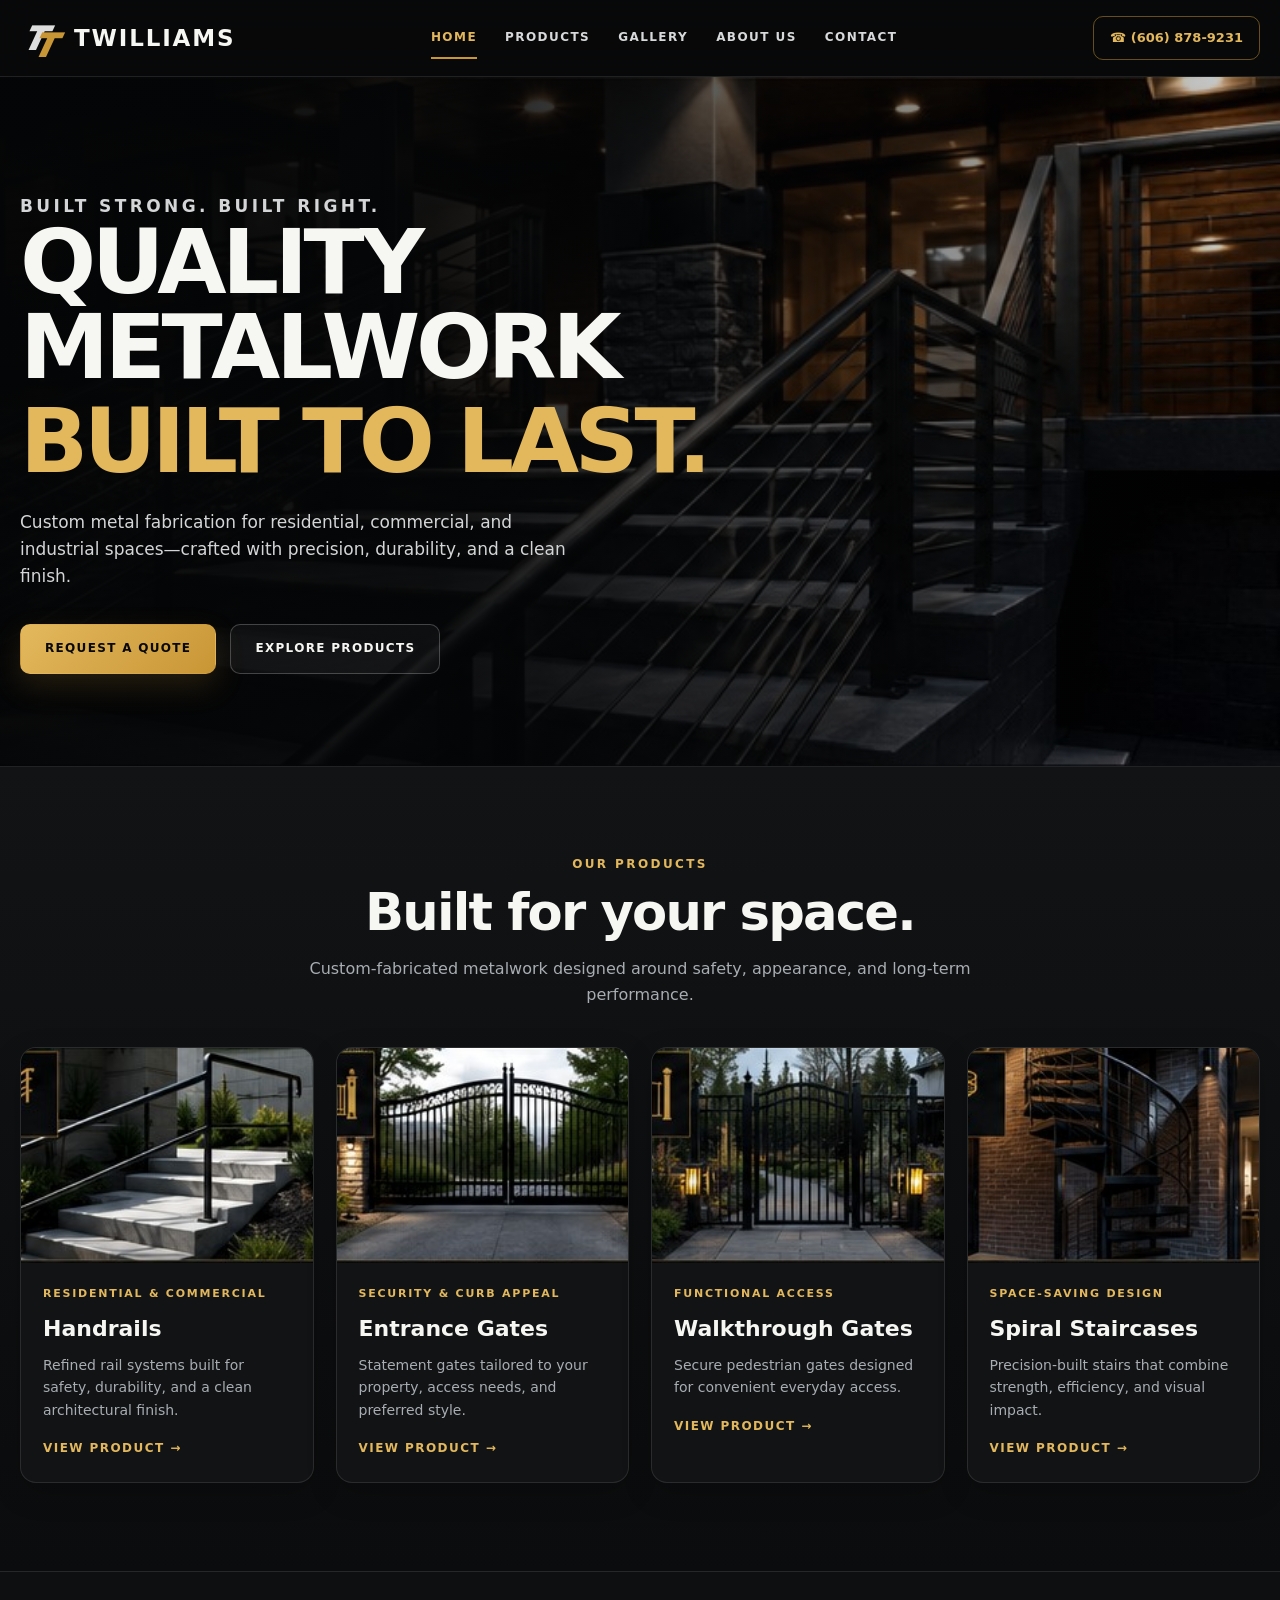
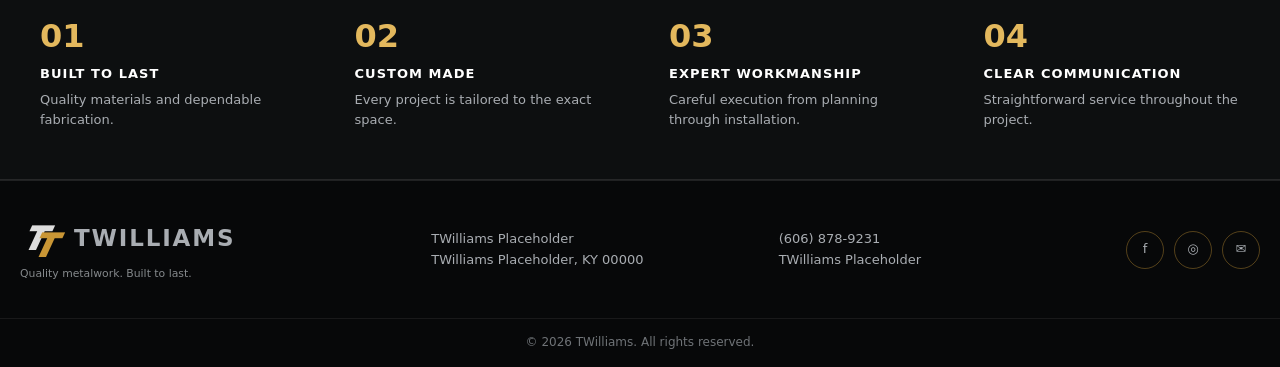
==== index.html @ 71d29798 "Add files via upload" ====
<!doctype html><html lang="en"><head><meta charset="utf-8"><meta name="viewport" content="width=device-width,initial-scale=1"><meta name="description" content="TWilliams custom metal fabrication for handrails, gates, and spiral staircases."><title>TWilliams | Custom Metalwork</title><link rel="stylesheet" href="styles.css"></head><body>
<header class="site-header"><div class="container nav-row"><a class="brand" href="index.html"><span class="brand-mark"></span>TWILLIAMS</a><nav class="nav-links" id="navLinks"><a class="active" href="index.html">Home</a><a href="products.html">Products</a><a href="gallery.html">Gallery</a><a href="about.html">About Us</a><a href="contact.html">Contact</a></nav><a class="phone" href="tel:6068789231">☎ (606) 878-9231</a><button class="menu-btn" id="menuBtn" aria-expanded="false">Menu</button></div></header>
<main><section class="hero"><div class="container"><div class="hero-content"><p class="eyebrow">Built Strong. Built Right.</p><h1>Quality Metalwork <span>Built to Last.</span></h1><p>Custom metal fabrication for residential, commercial, and industrial spaces—crafted with precision, durability, and a clean finish.</p><div class="actions"><a class="btn btn-primary" href="contact.html">Request a Quote</a><a class="btn btn-secondary" href="products.html">Explore Products</a></div></div></div></section>
<section class="services-section section"><div class="container"><div class="section-head"><p class="eyebrow">Our Products</p><h2 class="section-title">Built for your space.</h2><p class="section-copy">Custom-fabricated metalwork designed around safety, appearance, and long-term performance.</p></div><div class="service-grid">
<article class="service-card"><div class="service-image"><img src="assets/handrails.jpg" alt="Modern custom metal handrail"></div><div class="service-body"><div class="service-kicker">Residential & Commercial</div><h3>Handrails</h3><p>Refined rail systems built for safety, durability, and a clean architectural finish.</p><a class="text-link" href="products.html#handrails">View Product →</a></div></article>
<article class="service-card"><div class="service-image"><img src="assets/entrance-gates.jpg" alt="Decorative custom entrance gate"></div><div class="service-body"><div class="service-kicker">Security & Curb Appeal</div><h3>Entrance Gates</h3><p>Statement gates tailored to your property, access needs, and preferred style.</p><a class="text-link" href="products.html#entrance-gates">View Product →</a></div></article>
<article class="service-card"><div class="service-image"><img src="assets/walkthrough-gates.jpg" alt="Custom metal walkthrough gate"></div><div class="service-body"><div class="service-kicker">Functional Access</div><h3>Walkthrough Gates</h3><p>Secure pedestrian gates designed for convenient everyday access.</p><a class="text-link" href="products.html#walkthrough-gates">View Product →</a></div></article>
<article class="service-card"><div class="service-image"><img src="assets/spiral-staircases.jpg" alt="Indoor metal spiral staircase"></div><div class="service-body"><div class="service-kicker">Space-Saving Design</div><h3>Spiral Staircases</h3><p>Precision-built stairs that combine strength, efficiency, and visual impact.</p><a class="text-link" href="products.html#spiral-staircases">View Product →</a></div></article>
</div></div></section>
<section class="benefits"><div class="container benefit-grid"><div class="benefit"><div class="benefit-number">01</div><strong>Built to Last</strong><p>Quality materials and dependable fabrication.</p></div><div class="benefit"><div class="benefit-number">02</div><strong>Custom Made</strong><p>Every project is tailored to the exact space.</p></div><div class="benefit"><div class="benefit-number">03</div><strong>Expert Workmanship</strong><p>Careful execution from planning through installation.</p></div><div class="benefit"><div class="benefit-number">04</div><strong>Clear Communication</strong><p>Straightforward service throughout the project.</p></div></div></section></main>
<footer><div class="container footer-row"><div class="footer-brand"><a class="brand" href="index.html"><span class="brand-mark"></span>TWILLIAMS</a><small>Quality metalwork. Built to last.</small></div><div>TWilliams Placeholder<br>TWilliams Placeholder, KY 00000</div><div>(606) 878-9231<br>TWilliams Placeholder</div><div class="socials"><a href="#">f</a><a href="#">◎</a><a href="mailto:placeholder@example.com">✉</a></div></div><div class="copyright">© 2026 TWilliams. All rights reserved.</div></footer><script src="script.js"></script></body></html>
---- styles.css ----
:root{
  --bg:#08090a;--panel:#111315;--panel-2:#17191c;--text:#f6f6f2;--muted:#a9adb2;
  --gold:#c99635;--gold-light:#e3b85d;--line:rgba(255,255,255,.10);--max:1240px;
  --radius:16px;--shadow:0 20px 55px rgba(0,0,0,.34)
}
*{box-sizing:border-box}html{scroll-behavior:smooth}body{margin:0;background:var(--bg);color:var(--text);font-family:Inter,ui-sans-serif,system-ui,-apple-system,BlinkMacSystemFont,"Segoe UI",Arial,sans-serif;line-height:1.6}a{color:inherit;text-decoration:none}img{display:block;width:100%;max-width:100%}button,input,select,textarea{font:inherit}.container{width:min(var(--max),calc(100% - 40px));margin:auto}.section{padding:88px 0}.eyebrow{margin:0 0 12px;color:var(--gold-light);font-size:12px;font-weight:800;letter-spacing:.2em;text-transform:uppercase}.section-title{margin:0;font-size:clamp(34px,4vw,54px);line-height:1.05;letter-spacing:-.035em}.section-copy{max-width:680px;margin:16px 0 0;color:var(--muted)}
.site-header{position:sticky;top:0;z-index:50;background:rgba(8,9,10,.88);backdrop-filter:blur(18px);border-bottom:1px solid var(--line)}.nav-row{height:76px;display:flex;align-items:center;justify-content:space-between;gap:28px}.brand{display:flex;align-items:center;gap:12px;font-size:23px;font-weight:900;letter-spacing:.08em}.brand-mark{position:relative;width:42px;height:42px}.brand-mark:before,.brand-mark:after{content:"T";position:absolute;inset:0;display:grid;place-items:center;font-size:32px;font-weight:1000;font-style:italic}.brand-mark:before{color:#ddd;transform:translate(-5px,-3px) skew(-12deg)}.brand-mark:after{color:var(--gold);transform:translate(5px,4px) skew(-12deg)}.nav-links{display:flex;align-items:center;gap:28px;font-size:12px;font-weight:800;letter-spacing:.12em;text-transform:uppercase}.nav-links a{position:relative;padding:29px 0;color:#d7d9da}.nav-links a:after{content:"";position:absolute;left:0;right:100%;bottom:18px;height:2px;background:var(--gold);transition:.2s}.nav-links a:hover,.nav-links a.active{color:var(--gold-light)}.nav-links a:hover:after,.nav-links a.active:after{right:0}.phone{display:inline-flex;align-items:center;gap:9px;padding:11px 16px;border:1px solid rgba(201,150,53,.5);border-radius:10px;color:var(--gold-light);font-size:13px;font-weight:800}.menu-btn{display:none;background:transparent;border:1px solid var(--line);border-radius:9px;color:#fff;padding:9px 12px;font-weight:800}
.hero{min-height:610px;display:flex;align-items:center;position:relative;overflow:hidden;background:url('assets/hero.jpg') center right/cover no-repeat;border-bottom:1px solid var(--line)}.hero:before{content:"";position:absolute;inset:0;background:linear-gradient(90deg,rgba(4,5,6,.98) 0%,rgba(4,5,6,.92) 34%,rgba(4,5,6,.55) 64%,rgba(4,5,6,.18) 100%)}.hero-content{position:relative;z-index:1;max-width:700px;padding:92px 0}.hero h1{margin:0;font-size:clamp(58px,7vw,92px);line-height:.95;letter-spacing:-.05em;text-transform:uppercase}.hero h1 span{display:block;color:var(--gold-light);margin-top:9px}.hero p{max-width:570px;margin:24px 0 0;color:#d3d5d6;font-size:17px}.actions{display:flex;gap:14px;flex-wrap:wrap;margin-top:34px}.btn{min-height:50px;padding:0 24px;border-radius:10px;display:inline-flex;align-items:center;justify-content:center;border:1px solid transparent;text-transform:uppercase;font-size:12px;font-weight:900;letter-spacing:.11em;cursor:pointer;transition:.2s}.btn-primary{background:linear-gradient(135deg,var(--gold-light),var(--gold));color:#080808;box-shadow:0 12px 30px rgba(201,150,53,.17)}.btn-primary:hover{transform:translateY(-2px);filter:brightness(1.06)}.btn-secondary{border-color:rgba(255,255,255,.22);background:rgba(255,255,255,.04)}.btn-secondary:hover{border-color:var(--gold);color:var(--gold-light)}
.page-hero{padding:110px 0 72px;background:radial-gradient(circle at 75% 10%,rgba(201,150,53,.14),transparent 30%),linear-gradient(180deg,#111315,#090a0b);border-bottom:1px solid var(--line)}.page-hero h1{margin:0;font-size:clamp(46px,6vw,74px);line-height:1;text-transform:uppercase;letter-spacing:-.045em}.page-hero p{max-width:700px;margin:18px 0 0;color:var(--muted);font-size:17px}
.services-section{background:linear-gradient(180deg,#111315,#0b0c0d)}.section-head{text-align:center;margin-bottom:40px}.section-head .section-copy{margin-inline:auto}.service-grid{display:grid;grid-template-columns:repeat(4,1fr);gap:22px}.service-card{background:var(--panel);border:1px solid var(--line);border-radius:var(--radius);overflow:hidden;box-shadow:0 10px 30px rgba(0,0,0,.18);transition:.25s}.service-card:hover{transform:translateY(-5px);border-color:rgba(201,150,53,.55);box-shadow:var(--shadow)}.service-image{height:215px;overflow:hidden;background:#0d0f10}.service-image img{height:100%;object-fit:cover;transition:.4s}.service-card:hover img{transform:scale(1.04)}.service-body{padding:22px}.service-kicker{color:var(--gold-light);font-size:11px;font-weight:800;letter-spacing:.16em;text-transform:uppercase}.service-body h3{margin:8px 0;font-size:22px}.service-body p{margin:0;color:var(--muted);font-size:14px}.text-link{display:inline-flex;gap:8px;margin-top:18px;color:var(--gold-light);font-size:12px;font-weight:900;letter-spacing:.12em;text-transform:uppercase}
.split{display:grid;grid-template-columns:1fr 1fr;gap:58px;align-items:center}.split-image{border-radius:18px;overflow:hidden;border:1px solid var(--line);box-shadow:var(--shadow)}.split-image img{height:480px;object-fit:cover}.check-list{display:grid;gap:12px;margin:24px 0 0;padding:0;list-style:none}.check-list li{display:flex;gap:11px;color:#d8dadb}.check-list li:before{content:"✓";color:var(--gold-light);font-weight:900}
.gallery-grid{display:grid;grid-template-columns:repeat(12,1fr);gap:18px}.gallery-item{position:relative;overflow:hidden;border-radius:14px;border:1px solid var(--line);min-height:270px;background:#111}.gallery-item img{height:100%;object-fit:cover;transition:.35s}.gallery-item:hover img{transform:scale(1.04)}.gallery-item:nth-child(1),.gallery-item:nth-child(6){grid-column:span 7}.gallery-item:nth-child(2),.gallery-item:nth-child(5){grid-column:span 5}.gallery-item:nth-child(3),.gallery-item:nth-child(4){grid-column:span 6}.gallery-label{position:absolute;left:16px;bottom:16px;padding:8px 11px;border-radius:8px;background:rgba(0,0,0,.68);backdrop-filter:blur(8px);font-size:12px;font-weight:800;letter-spacing:.08em;text-transform:uppercase}
.benefits{background:#0d0f10;border-top:1px solid var(--line);border-bottom:1px solid var(--line)}.benefit-grid{display:grid;grid-template-columns:repeat(4,1fr);gap:18px;padding:28px 0}.benefit{padding:20px;border-radius:12px}.benefit strong{display:block;margin-bottom:5px;font-size:13px;text-transform:uppercase;letter-spacing:.08em;color:#fff}.benefit p{margin:0;color:var(--muted);font-size:13px}.benefit-number{font-size:32px;font-weight:900;color:var(--gold-light);line-height:1;margin-bottom:12px}
.form-shell{display:grid;grid-template-columns:.9fr 1.1fr;gap:42px;padding:44px;border:1px solid rgba(201,150,53,.25);border-radius:18px;background:linear-gradient(135deg,rgba(255,255,255,.035),rgba(255,255,255,.015));box-shadow:var(--shadow)}.contact-stack{display:grid;gap:16px;margin-top:28px}.contact-card{padding:18px;border:1px solid var(--line);border-radius:12px;background:rgba(255,255,255,.02)}.contact-card strong{display:block;margin-bottom:4px;color:var(--gold-light);font-size:12px;letter-spacing:.1em;text-transform:uppercase}.contact-card span{color:var(--muted)}.quote-form{display:grid;grid-template-columns:1fr 1fr;gap:14px}.quote-form input,.quote-form select,.quote-form textarea{width:100%;border:1px solid var(--line);border-radius:10px;background:#0b0d0f;color:#fff;padding:13px 14px;outline:none}.quote-form textarea{min-height:150px;resize:vertical;grid-column:1/-1}.quote-form input:focus,.quote-form select:focus,.quote-form textarea:focus{border-color:var(--gold);box-shadow:0 0 0 3px rgba(201,150,53,.08)}.quote-form button{grid-column:1/-1}
footer{background:#070809;border-top:1px solid var(--line)}.footer-row{display:grid;grid-template-columns:1.2fr 1fr 1fr auto;gap:28px;align-items:center;padding:36px 0;color:var(--muted);font-size:13px}.footer-brand small{display:block;margin-top:6px;color:#85898c}.socials{display:flex;gap:10px}.socials a{width:38px;height:38px;border:1px solid rgba(201,150,53,.4);border-radius:50%;display:grid;place-items:center}.copyright{text-align:center;padding:14px;border-top:1px solid rgba(255,255,255,.07);color:#6f7377;font-size:12px}
@media(max-width:1100px){.phone{display:none}.service-grid{grid-template-columns:repeat(2,1fr)}.benefit-grid{grid-template-columns:repeat(2,1fr)}.footer-row{grid-template-columns:1fr 1fr}.split,.form-shell{grid-template-columns:1fr}}
@media(max-width:760px){.container{width:min(var(--max),calc(100% - 28px))}.section{padding:62px 0}.nav-row{height:68px}.brand{font-size:20px}.menu-btn{display:block}.nav-links{display:none;position:absolute;top:68px;left:0;right:0;padding:10px 20px 20px;background:#0a0b0c;border-bottom:1px solid var(--line);flex-direction:column;align-items:stretch;gap:0}.nav-links.open{display:flex}.nav-links a{padding:14px 0}.nav-links a:after{display:none}.hero{min-height:580px;background-position:66% center}.hero-content{padding:70px 0}.hero p{font-size:15px}.service-grid,.benefit-grid{grid-template-columns:1fr}.service-image{height:235px}.gallery-grid{grid-template-columns:1fr}.gallery-item,.gallery-item:nth-child(n){grid-column:auto;min-height:250px}.split-image img{height:340px}.form-shell{padding:26px 20px}.quote-form{grid-template-columns:1fr}.quote-form textarea,.quote-form button{grid-column:auto}.footer-row{grid-template-columns:1fr;padding:28px 0}}
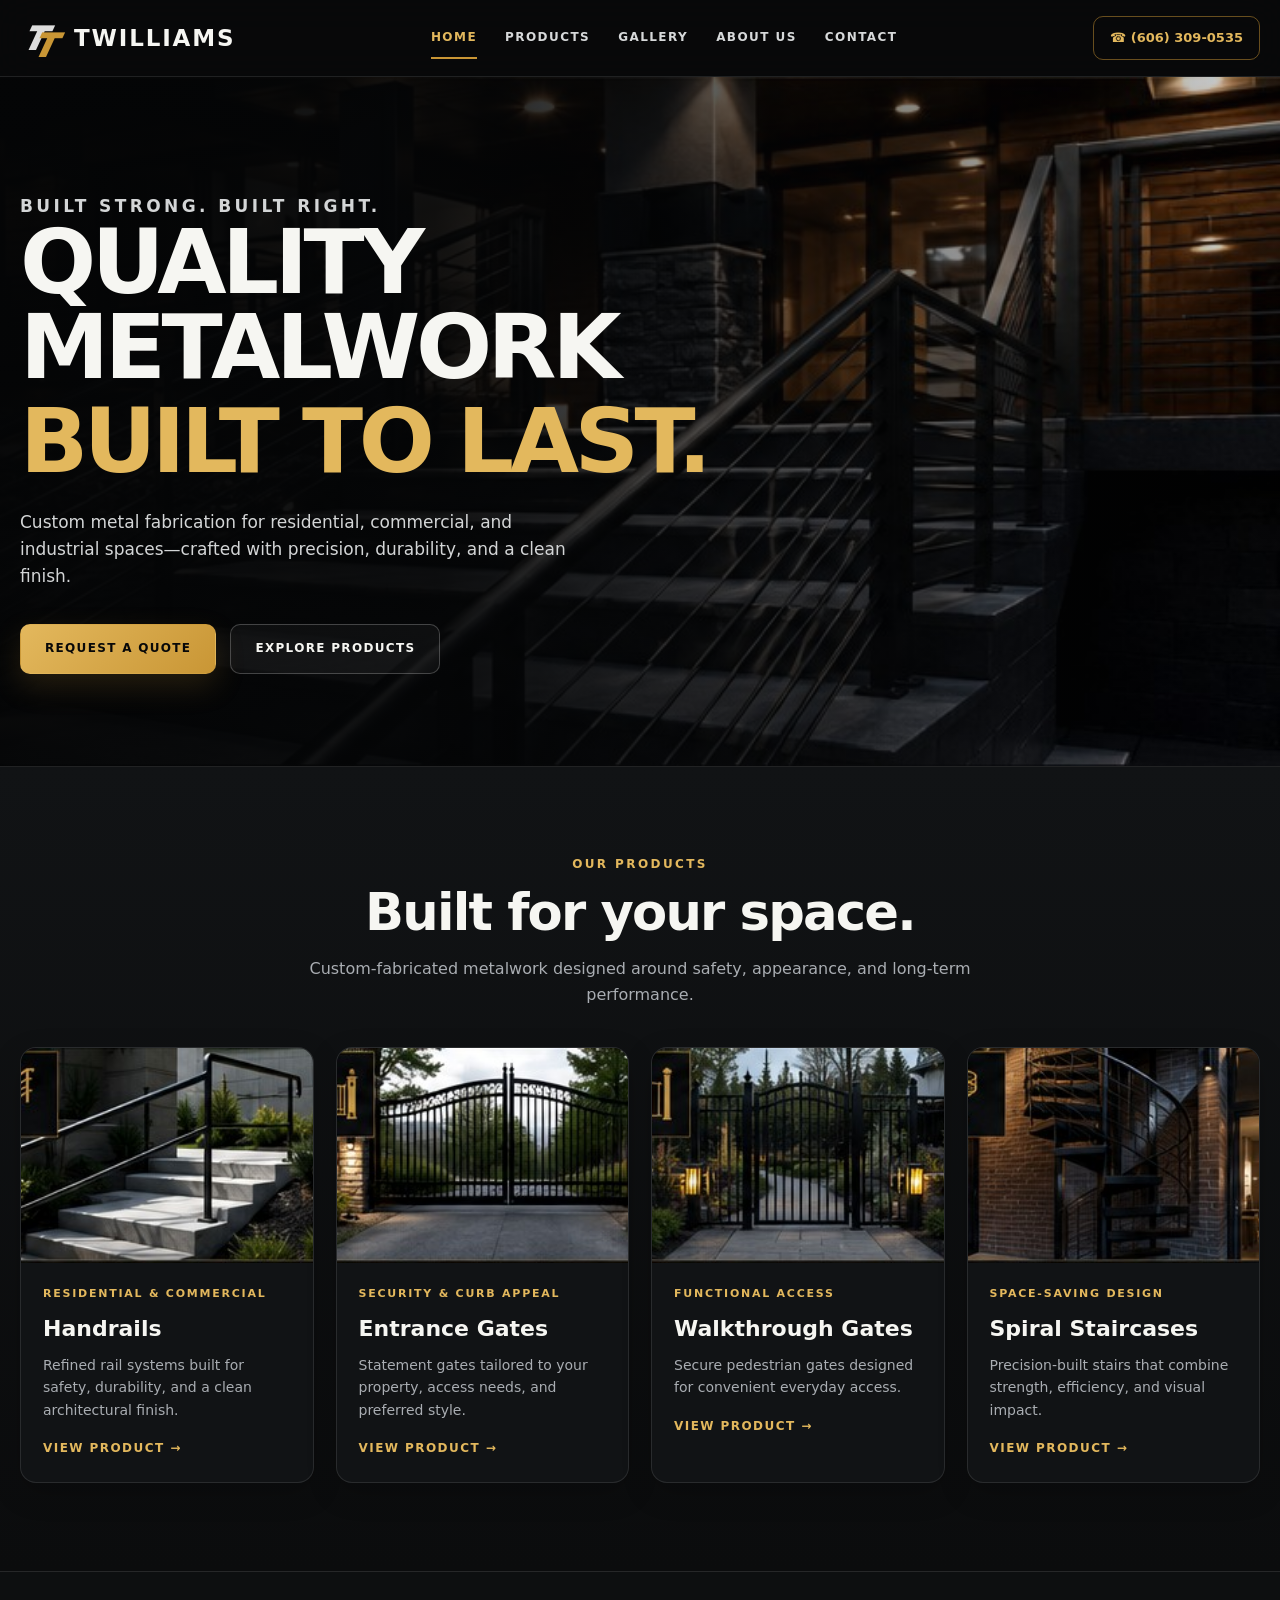
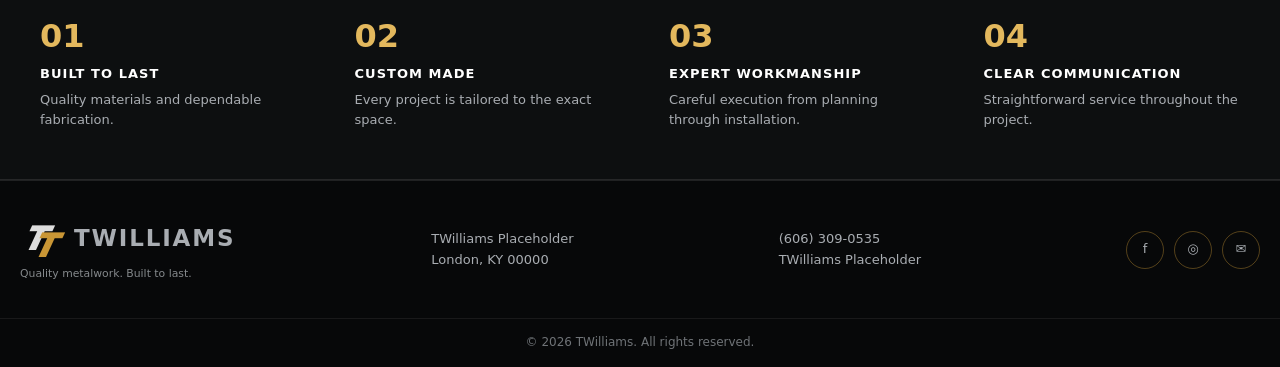
==== commit 6d50a731: "Add files via upload" ====
--- a/index.html
+++ b/index.html
@@ -1,5 +1,5 @@
 <!doctype html><html lang="en"><head><meta charset="utf-8"><meta name="viewport" content="width=device-width,initial-scale=1"><meta name="description" content="TWilliams custom metal fabrication for handrails, gates, and spiral staircases."><title>TWilliams | Custom Metalwork</title><link rel="stylesheet" href="styles.css"></head><body>
-<header class="site-header"><div class="container nav-row"><a class="brand" href="index.html"><span class="brand-mark"></span>TWILLIAMS</a><nav class="nav-links" id="navLinks"><a class="active" href="index.html">Home</a><a href="products.html">Products</a><a href="gallery.html">Gallery</a><a href="about.html">About Us</a><a href="contact.html">Contact</a></nav><a class="phone" href="tel:6068789231">☎ (606) 878-9231</a><button class="menu-btn" id="menuBtn" aria-expanded="false">Menu</button></div></header>
+<header class="site-header"><div class="container nav-row"><a class="brand" href="index.html"><span class="brand-mark"></span>TWILLIAMS</a><nav class="nav-links" id="navLinks"><a class="active" href="index.html">Home</a><a href="products.html">Products</a><a href="gallery.html">Gallery</a><a href="about.html">About Us</a><a href="contact.html">Contact</a></nav><a class="phone" href="tel:6063090535">☎ (606) 309-0535</a><button class="menu-btn" id="menuBtn" aria-expanded="false">Menu</button></div></header>
 <main><section class="hero"><div class="container"><div class="hero-content"><p class="eyebrow">Built Strong. Built Right.</p><h1>Quality Metalwork <span>Built to Last.</span></h1><p>Custom metal fabrication for residential, commercial, and industrial spaces—crafted with precision, durability, and a clean finish.</p><div class="actions"><a class="btn btn-primary" href="contact.html">Request a Quote</a><a class="btn btn-secondary" href="products.html">Explore Products</a></div></div></div></section>
 <section class="services-section section"><div class="container"><div class="section-head"><p class="eyebrow">Our Products</p><h2 class="section-title">Built for your space.</h2><p class="section-copy">Custom-fabricated metalwork designed around safety, appearance, and long-term performance.</p></div><div class="service-grid">
 <article class="service-card"><div class="service-image"><img src="assets/handrails.jpg" alt="Modern custom metal handrail"></div><div class="service-body"><div class="service-kicker">Residential & Commercial</div><h3>Handrails</h3><p>Refined rail systems built for safety, durability, and a clean architectural finish.</p><a class="text-link" href="products.html#handrails">View Product →</a></div></article>
@@ -8,4 +8,4 @@
 <article class="service-card"><div class="service-image"><img src="assets/spiral-staircases.jpg" alt="Indoor metal spiral staircase"></div><div class="service-body"><div class="service-kicker">Space-Saving Design</div><h3>Spiral Staircases</h3><p>Precision-built stairs that combine strength, efficiency, and visual impact.</p><a class="text-link" href="products.html#spiral-staircases">View Product →</a></div></article>
 </div></div></section>
 <section class="benefits"><div class="container benefit-grid"><div class="benefit"><div class="benefit-number">01</div><strong>Built to Last</strong><p>Quality materials and dependable fabrication.</p></div><div class="benefit"><div class="benefit-number">02</div><strong>Custom Made</strong><p>Every project is tailored to the exact space.</p></div><div class="benefit"><div class="benefit-number">03</div><strong>Expert Workmanship</strong><p>Careful execution from planning through installation.</p></div><div class="benefit"><div class="benefit-number">04</div><strong>Clear Communication</strong><p>Straightforward service throughout the project.</p></div></div></section></main>
-<footer><div class="container footer-row"><div class="footer-brand"><a class="brand" href="index.html"><span class="brand-mark"></span>TWILLIAMS</a><small>Quality metalwork. Built to last.</small></div><div>TWilliams Placeholder<br>TWilliams Placeholder, KY 00000</div><div>(606) 878-9231<br>TWilliams Placeholder</div><div class="socials"><a href="#">f</a><a href="#">◎</a><a href="mailto:placeholder@example.com">✉</a></div></div><div class="copyright">© 2026 TWilliams. All rights reserved.</div></footer><script src="script.js"></script></body></html>
+<footer><div class="container footer-row"><div class="footer-brand"><a class="brand" href="index.html"><span class="brand-mark"></span>TWILLIAMS</a><small>Quality metalwork. Built to last.</small></div><div>TWilliams Placeholder<br>London, KY 00000</div><div>(606) 309-0535<br>TWilliams Placeholder</div><div class="socials"><a href="#">f</a><a href="#">◎</a><a href="mailto:lynked5m@gmail.com">✉</a></div></div><div class="copyright">© 2026 TWilliams. All rights reserved.</div></footer><script src="script.js"></script></body></html>
--- a/styles.css
+++ b/styles.css
@@ -15,3 +15,40 @@
 footer{background:#070809;border-top:1px solid var(--line)}.footer-row{display:grid;grid-template-columns:1.2fr 1fr 1fr auto;gap:28px;align-items:center;padding:36px 0;color:var(--muted);font-size:13px}.footer-brand small{display:block;margin-top:6px;color:#85898c}.socials{display:flex;gap:10px}.socials a{width:38px;height:38px;border:1px solid rgba(201,150,53,.4);border-radius:50%;display:grid;place-items:center}.copyright{text-align:center;padding:14px;border-top:1px solid rgba(255,255,255,.07);color:#6f7377;font-size:12px}
 @media(max-width:1100px){.phone{display:none}.service-grid{grid-template-columns:repeat(2,1fr)}.benefit-grid{grid-template-columns:repeat(2,1fr)}.footer-row{grid-template-columns:1fr 1fr}.split,.form-shell{grid-template-columns:1fr}}
 @media(max-width:760px){.container{width:min(var(--max),calc(100% - 28px))}.section{padding:62px 0}.nav-row{height:68px}.brand{font-size:20px}.menu-btn{display:block}.nav-links{display:none;position:absolute;top:68px;left:0;right:0;padding:10px 20px 20px;background:#0a0b0c;border-bottom:1px solid var(--line);flex-direction:column;align-items:stretch;gap:0}.nav-links.open{display:flex}.nav-links a{padding:14px 0}.nav-links a:after{display:none}.hero{min-height:580px;background-position:66% center}.hero-content{padding:70px 0}.hero p{font-size:15px}.service-grid,.benefit-grid{grid-template-columns:1fr}.service-image{height:235px}.gallery-grid{grid-template-columns:1fr}.gallery-item,.gallery-item:nth-child(n){grid-column:auto;min-height:250px}.split-image img{height:340px}.form-shell{padding:26px 20px}.quote-form{grid-template-columns:1fr}.quote-form textarea,.quote-form button{grid-column:auto}.footer-row{grid-template-columns:1fr;padding:28px 0}}
+
+/* Contact page enhancements */
+.contact-hero{background:radial-gradient(circle at 82% 18%,rgba(201,150,53,.18),transparent 28%),linear-gradient(180deg,#14171a,#090a0b)}
+.contact-layout{display:grid;grid-template-columns:minmax(300px,.82fr) minmax(0,1.18fr);gap:34px;align-items:start}
+.contact-panel{position:sticky;top:110px;padding:8px 8px 8px 0}
+.contact-link{display:flex;align-items:flex-start;gap:15px;transition:.2s}
+a.contact-link:hover{transform:translateX(4px);border-color:rgba(201,150,53,.48);background:rgba(201,150,53,.05)}
+.contact-icon{flex:0 0 42px;width:42px;height:42px;border:1px solid rgba(201,150,53,.35);border-radius:11px;display:grid;place-items:center;color:var(--gold-light);font-size:18px;background:rgba(201,150,53,.05)}
+.contact-link>span:last-child{display:block}.contact-link strong{margin:0}.contact-link span span{display:block;color:#c7c9cb}
+.service-area{margin-top:20px;padding:20px 22px;border-left:3px solid var(--gold);background:rgba(255,255,255,.025);border-radius:0 12px 12px 0}.service-area strong{font-size:13px;letter-spacing:.09em;text-transform:uppercase}.service-area p{margin:7px 0 0;color:var(--muted);font-size:14px}
+.form-card{padding:36px;border:1px solid rgba(201,150,53,.25);border-radius:20px;background:linear-gradient(145deg,rgba(255,255,255,.045),rgba(255,255,255,.015));box-shadow:var(--shadow)}
+.form-heading{margin-bottom:25px}.form-heading h2{margin:0;font-size:clamp(29px,4vw,42px);line-height:1.08}.form-heading p:last-child{margin:9px 0 0;color:var(--muted);font-size:14px}
+.quote-form label{display:grid;gap:7px}.quote-form label>span{font-size:12px;font-weight:800;letter-spacing:.04em;color:#dfe1e2}.quote-form .full{grid-column:1/-1}.quote-form input[type=file]{padding:11px;background:#0b0d0f}.upload-field small{color:#7f8488;font-size:12px;line-height:1.5}.consent{display:flex!important;grid-template-columns:auto 1fr!important;align-items:flex-start;gap:10px!important}.consent input{width:18px!important;height:18px;margin:2px 0 0;accent-color:var(--gold)}.consent span{font-weight:500!important;color:var(--muted)!important}.form-status{min-height:1.2em;margin:0;color:var(--gold-light);font-size:13px}.form-note{margin:0;padding:13px 14px;border:1px dashed rgba(255,255,255,.14);border-radius:10px;color:#858a8e;font-size:12px;background:rgba(0,0,0,.18)}.form-note code{color:#c8ccd0}
+.map-section{padding:80px 0;background:#0d0f10;border-top:1px solid var(--line)}.map-grid{display:grid;grid-template-columns:.72fr 1.28fr;gap:44px;align-items:center}.map-frame{height:390px;border-radius:18px;overflow:hidden;border:1px solid var(--line);box-shadow:var(--shadow)}.map-frame iframe{width:100%;height:100%;border:0;filter:grayscale(.82) contrast(1.05) brightness(.78)}
+.footer-row strong{color:#f4f4f1;font-size:11px;letter-spacing:.1em;text-transform:uppercase}.footer-row a:hover{color:var(--gold-light)}
+.mobile-call{display:none}
+@media(max-width:1000px){.contact-layout,.map-grid{grid-template-columns:1fr}.contact-panel{position:static}.map-frame{height:340px}}
+@media(max-width:760px){body{padding-bottom:62px}.form-card{padding:25px 18px}.quote-form .full{grid-column:auto}.contact-panel{padding:0}.map-section{padding:62px 0}.mobile-call{position:fixed;z-index:70;left:0;right:0;bottom:0;height:58px;display:flex;align-items:center;justify-content:center;background:linear-gradient(135deg,var(--gold-light),var(--gold));color:#080808;font-size:14px;font-weight:950;letter-spacing:.08em;text-transform:uppercase;box-shadow:0 -10px 30px rgba(0,0,0,.4)}}
+
+/* Formspree submission states */
+.form-honeypot{position:absolute!important;left:-9999px!important;width:1px!important;height:1px!important;overflow:hidden!important}
+.form-status{min-height:24px;margin:0;font-weight:700}
+.form-status.success{color:#54b96c}
+.form-status.error{color:#e36a6a}
+.quote-form button:disabled{cursor:not-allowed;opacity:.65}
+
+/* Final project photo selection UI */
+.upload-field{display:block!important}
+.upload-field>label{display:block;margin-bottom:7px}
+.upload-field>label>span{font-size:12px;font-weight:800;letter-spacing:.04em;color:#dfe1e2}
+#attachment{display:block;width:100%;padding:11px;border:1px solid var(--line);border-radius:10px;background:#0b0d0f;color:#fff}
+.selected-files{display:flex;flex-direction:column;align-items:stretch;gap:8px;margin-top:10px}
+.selected-files:empty{display:none}
+.file-tag{display:flex;align-items:center;justify-content:space-between;gap:14px;width:100%;padding:10px 12px;background:#151719;border:1px solid rgba(201,150,53,.38);border-radius:9px;color:#f2f3f3;box-shadow:none}
+.file-name{min-width:0;overflow:hidden;text-overflow:ellipsis;white-space:nowrap;font-size:13px}
+.file-remove{flex:0 0 30px;width:30px;height:30px;padding:0!important;margin:0!important;display:grid!important;place-items:center;background:transparent!important;border:1px solid rgba(201,150,53,.58)!important;border-radius:50%!important;color:var(--gold-light)!important;font:600 20px/1 Arial,sans-serif!important;cursor:pointer;transition:.18s}
+.file-remove:hover,.file-remove:focus-visible{background:var(--gold)!important;color:#090a0b!important;transform:scale(1.05)}
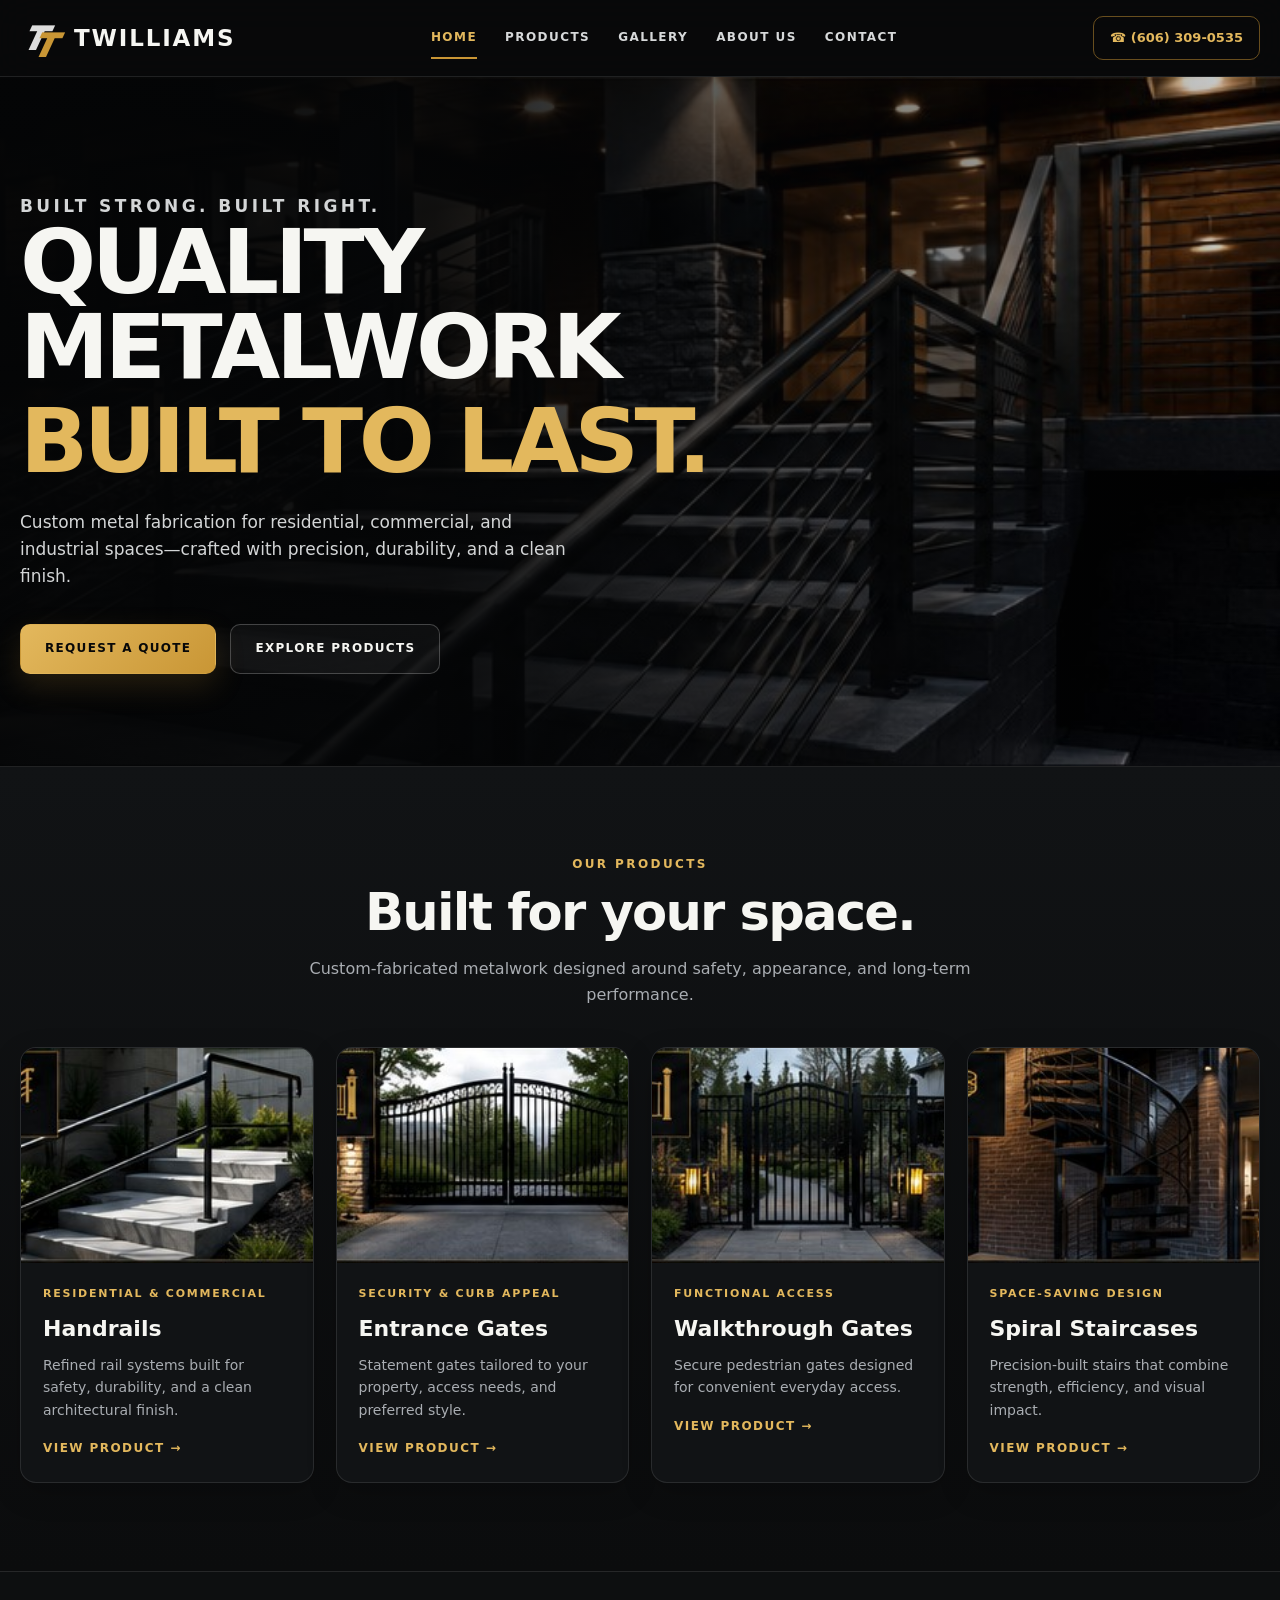
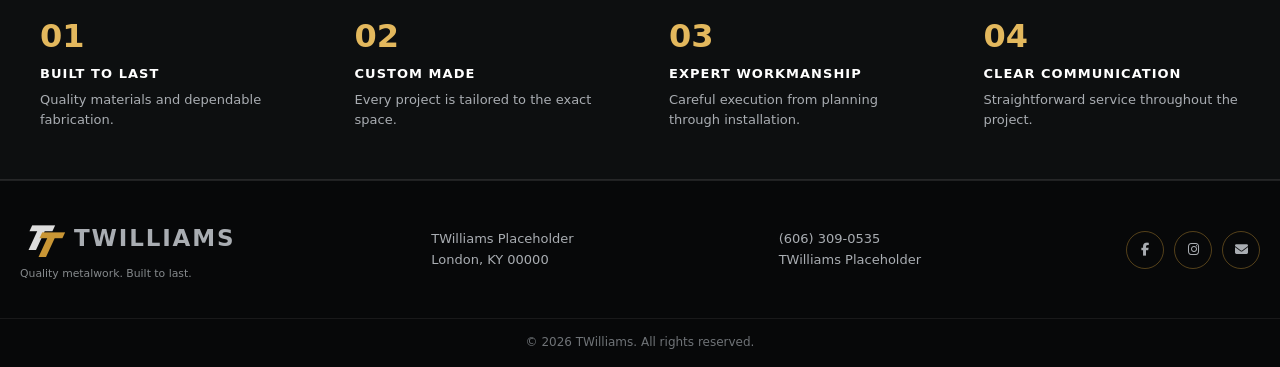
==== commit fb0d7b34: "Update index.html" ====
--- a/index.html
+++ b/index.html
@@ -1,11 +1,319 @@
-<!doctype html><html lang="en"><head><meta charset="utf-8"><meta name="viewport" content="width=device-width,initial-scale=1"><meta name="description" content="TWilliams custom metal fabrication for handrails, gates, and spiral staircases."><title>TWilliams | Custom Metalwork</title><link rel="stylesheet" href="styles.css"></head><body>
-<header class="site-header"><div class="container nav-row"><a class="brand" href="index.html"><span class="brand-mark"></span>TWILLIAMS</a><nav class="nav-links" id="navLinks"><a class="active" href="index.html">Home</a><a href="products.html">Products</a><a href="gallery.html">Gallery</a><a href="about.html">About Us</a><a href="contact.html">Contact</a></nav><a class="phone" href="tel:6063090535">☎ (606) 309-0535</a><button class="menu-btn" id="menuBtn" aria-expanded="false">Menu</button></div></header>
-<main><section class="hero"><div class="container"><div class="hero-content"><p class="eyebrow">Built Strong. Built Right.</p><h1>Quality Metalwork <span>Built to Last.</span></h1><p>Custom metal fabrication for residential, commercial, and industrial spaces—crafted with precision, durability, and a clean finish.</p><div class="actions"><a class="btn btn-primary" href="contact.html">Request a Quote</a><a class="btn btn-secondary" href="products.html">Explore Products</a></div></div></div></section>
-<section class="services-section section"><div class="container"><div class="section-head"><p class="eyebrow">Our Products</p><h2 class="section-title">Built for your space.</h2><p class="section-copy">Custom-fabricated metalwork designed around safety, appearance, and long-term performance.</p></div><div class="service-grid">
-<article class="service-card"><div class="service-image"><img src="assets/handrails.jpg" alt="Modern custom metal handrail"></div><div class="service-body"><div class="service-kicker">Residential & Commercial</div><h3>Handrails</h3><p>Refined rail systems built for safety, durability, and a clean architectural finish.</p><a class="text-link" href="products.html#handrails">View Product →</a></div></article>
-<article class="service-card"><div class="service-image"><img src="assets/entrance-gates.jpg" alt="Decorative custom entrance gate"></div><div class="service-body"><div class="service-kicker">Security & Curb Appeal</div><h3>Entrance Gates</h3><p>Statement gates tailored to your property, access needs, and preferred style.</p><a class="text-link" href="products.html#entrance-gates">View Product →</a></div></article>
-<article class="service-card"><div class="service-image"><img src="assets/walkthrough-gates.jpg" alt="Custom metal walkthrough gate"></div><div class="service-body"><div class="service-kicker">Functional Access</div><h3>Walkthrough Gates</h3><p>Secure pedestrian gates designed for convenient everyday access.</p><a class="text-link" href="products.html#walkthrough-gates">View Product →</a></div></article>
-<article class="service-card"><div class="service-image"><img src="assets/spiral-staircases.jpg" alt="Indoor metal spiral staircase"></div><div class="service-body"><div class="service-kicker">Space-Saving Design</div><h3>Spiral Staircases</h3><p>Precision-built stairs that combine strength, efficiency, and visual impact.</p><a class="text-link" href="products.html#spiral-staircases">View Product →</a></div></article>
-</div></div></section>
-<section class="benefits"><div class="container benefit-grid"><div class="benefit"><div class="benefit-number">01</div><strong>Built to Last</strong><p>Quality materials and dependable fabrication.</p></div><div class="benefit"><div class="benefit-number">02</div><strong>Custom Made</strong><p>Every project is tailored to the exact space.</p></div><div class="benefit"><div class="benefit-number">03</div><strong>Expert Workmanship</strong><p>Careful execution from planning through installation.</p></div><div class="benefit"><div class="benefit-number">04</div><strong>Clear Communication</strong><p>Straightforward service throughout the project.</p></div></div></section></main>
-<footer><div class="container footer-row"><div class="footer-brand"><a class="brand" href="index.html"><span class="brand-mark"></span>TWILLIAMS</a><small>Quality metalwork. Built to last.</small></div><div>TWilliams Placeholder<br>London, KY 00000</div><div>(606) 309-0535<br>TWilliams Placeholder</div><div class="socials"><a href="#">f</a><a href="#">◎</a><a href="mailto:lynked5m@gmail.com">✉</a></div></div><div class="copyright">© 2026 TWilliams. All rights reserved.</div></footer><script src="script.js"></script></body></html>
+<!doctype html>
+<html lang="en">
+
+<head>
+    <meta charset="utf-8">
+    <meta name="viewport" content="width=device-width,initial-scale=1">
+    <meta name="description"
+        content="TWilliams custom metal fabrication for handrails, gates, and spiral staircases.">
+
+    <title>TWilliams | Custom Metalwork</title>
+
+    <link rel="stylesheet" href="styles.css">
+
+    <!-- Font Awesome Icons -->
+    <link rel="stylesheet"
+        href="https://cdnjs.cloudflare.com/ajax/libs/font-awesome/6.7.2/css/all.min.css">
+</head>
+
+<body>
+
+<header class="site-header">
+    <div class="container nav-row">
+
+        <a class="brand" href="index.html">
+            <span class="brand-mark"></span>TWILLIAMS
+        </a>
+
+        <nav class="nav-links" id="navLinks">
+            <a class="active" href="index.html">Home</a>
+            <a href="products.html">Products</a>
+            <a href="gallery.html">Gallery</a>
+            <a href="about.html">About Us</a>
+            <a href="contact.html">Contact</a>
+        </nav>
+
+        <a class="phone" href="tel:6063090535">
+            ☎ (606) 309-0535
+        </a>
+
+        <button class="menu-btn" id="menuBtn" aria-expanded="false">
+            Menu
+        </button>
+
+    </div>
+</header>
+
+<main>
+
+<section class="hero">
+    <div class="container">
+
+        <div class="hero-content">
+
+            <p class="eyebrow">
+                Built Strong. Built Right.
+            </p>
+
+            <h1>
+                Quality Metalwork
+                <span>Built to Last.</span>
+            </h1>
+
+            <p>
+                Custom metal fabrication for residential, commercial,
+                and industrial spaces—crafted with precision,
+                durability, and a clean finish.
+            </p>
+
+            <div class="actions">
+                <a class="btn btn-primary" href="contact.html">
+                    Request a Quote
+                </a>
+
+                <a class="btn btn-secondary" href="products.html">
+                    Explore Products
+                </a>
+            </div>
+
+        </div>
+
+    </div>
+</section>
+
+<section class="services-section section">
+
+<div class="container">
+
+<div class="section-head">
+
+<p class="eyebrow">
+Our Products
+</p>
+
+<h2 class="section-title">
+Built for your space.
+</h2>
+
+<p class="section-copy">
+Custom-fabricated metalwork designed around safety,
+appearance, and long-term performance.
+</p>
+
+</div>
+
+<div class="service-grid">
+
+<article class="service-card">
+
+<div class="service-image">
+<img src="assets/handrails.jpg" alt="Modern custom metal handrail">
+</div>
+
+<div class="service-body">
+
+<div class="service-kicker">
+Residential & Commercial
+</div>
+
+<h3>Handrails</h3>
+
+<p>
+Refined rail systems built for safety,
+durability, and a clean architectural finish.
+</p>
+
+<a class="text-link" href="products.html#handrails">
+View Product →
+</a>
+
+</div>
+
+</article>
+
+<article class="service-card">
+
+<div class="service-image">
+<img src="assets/entrance-gates.jpg" alt="Decorative custom entrance gate">
+</div>
+
+<div class="service-body">
+
+<div class="service-kicker">
+Security & Curb Appeal
+</div>
+
+<h3>Entrance Gates</h3>
+
+<p>
+Statement gates tailored to your property,
+access needs, and preferred style.
+</p>
+
+<a class="text-link" href="products.html#entrance-gates">
+View Product →
+</a>
+
+</div>
+
+</article>
+
+<article class="service-card">
+
+<div class="service-image">
+<img src="assets/walkthrough-gates.jpg" alt="Custom metal walkthrough gate">
+</div>
+
+<div class="service-body">
+
+<div class="service-kicker">
+Functional Access
+</div>
+
+<h3>Walkthrough Gates</h3>
+
+<p>
+Secure pedestrian gates designed
+for convenient everyday access.
+</p>
+
+<a class="text-link" href="products.html#walkthrough-gates">
+View Product →
+</a>
+
+</div>
+
+</article>
+
+<article class="service-card">
+
+<div class="service-image">
+<img src="assets/spiral-staircases.jpg" alt="Indoor metal spiral staircase">
+</div>
+
+<div class="service-body">
+
+<div class="service-kicker">
+Space-Saving Design
+</div>
+
+<h3>Spiral Staircases</h3>
+
+<p>
+Precision-built stairs that combine
+strength, efficiency, and visual impact.
+</p>
+
+<a class="text-link" href="products.html#spiral-staircases">
+View Product →
+</a>
+
+</div>
+
+</article>
+
+</div>
+
+</div>
+
+</section>
+
+<section class="benefits">
+
+<div class="container benefit-grid">
+
+<div class="benefit">
+<div class="benefit-number">01</div>
+<strong>Built to Last</strong>
+<p>Quality materials and dependable fabrication.</p>
+</div>
+
+<div class="benefit">
+<div class="benefit-number">02</div>
+<strong>Custom Made</strong>
+<p>Every project is tailored to the exact space.</p>
+</div>
+
+<div class="benefit">
+<div class="benefit-number">03</div>
+<strong>Expert Workmanship</strong>
+<p>Careful execution from planning through installation.</p>
+</div>
+
+<div class="benefit">
+<div class="benefit-number">04</div>
+<strong>Clear Communication</strong>
+<p>Straightforward service throughout the project.</p>
+</div>
+
+</div>
+
+</section>
+
+</main>
+
+<footer>
+
+<div class="container footer-row">
+
+<div class="footer-brand">
+<a class="brand" href="index.html">
+<span class="brand-mark"></span>TWILLIAMS
+</a>
+
+<small>
+Quality metalwork. Built to last.
+</small>
+</div>
+
+<div>
+TWilliams Placeholder<br>
+London, KY 00000
+</div>
+
+<div>
+(606) 309-0535<br>
+TWilliams Placeholder
+</div>
+
+<div class="socials">
+
+<a href="https://www.facebook.com"
+target="_blank"
+rel="noopener noreferrer"
+aria-label="Facebook">
+
+<i class="fab fa-facebook-f"></i>
+
+</a>
+
+<a href="https://www.instagram.com"
+target="_blank"
+rel="noopener noreferrer"
+aria-label="Instagram">
+
+<i class="fab fa-instagram"></i>
+
+</a>
+
+<a href="mailto:lynked5m@gmail.com"
+aria-label="Email">
+
+<i class="fas fa-envelope"></i>
+
+</a>
+
+</div>
+
+</div>
+
+<div class="copyright">
+© 2026 TWilliams. All rights reserved.
+</div>
+
+</footer>
+
+<script src="script.js"></script>
+
+</body>
+</html>
--- a/styles.css
+++ b/styles.css
@@ -52,3 +52,136 @@
 .file-name{min-width:0;overflow:hidden;text-overflow:ellipsis;white-space:nowrap;font-size:13px}
 .file-remove{flex:0 0 30px;width:30px;height:30px;padding:0!important;margin:0!important;display:grid!important;place-items:center;background:transparent!important;border:1px solid rgba(201,150,53,.58)!important;border-radius:50%!important;color:var(--gold-light)!important;font:600 20px/1 Arial,sans-serif!important;cursor:pointer;transition:.18s}
 .file-remove:hover,.file-remove:focus-visible{background:var(--gold)!important;color:#090a0b!important;transform:scale(1.05)}
+
+/* Project photo picker - compact final layout */
+.upload-field {
+  display: block !important;
+}
+
+.upload-title {
+  display: block;
+  margin-bottom: 7px;
+  color: #dfe1e2;
+  font-size: 12px;
+  font-weight: 800;
+  letter-spacing: .04em;
+}
+
+.upload-input {
+  position: absolute !important;
+  width: 1px !important;
+  height: 1px !important;
+  padding: 0 !important;
+  margin: -1px !important;
+  overflow: hidden !important;
+  clip: rect(0, 0, 0, 0) !important;
+  white-space: nowrap !important;
+  border: 0 !important;
+}
+
+.upload-control {
+  display: flex;
+  align-items: center;
+  gap: 12px;
+  min-height: 50px;
+  padding: 8px;
+  border: 1px solid var(--line);
+  border-radius: 10px;
+  background: #0b0d0f;
+}
+
+.upload-button {
+  flex: 0 0 auto;
+  display: inline-flex;
+  align-items: center;
+  justify-content: center;
+  min-height: 34px;
+  padding: 0 14px;
+  border: 1px solid rgba(201,150,53,.55);
+  border-radius: 8px;
+  background: #17191c;
+  color: #f6f6f2;
+  font-size: 12px;
+  font-weight: 800;
+  cursor: pointer;
+}
+
+.upload-button:hover,
+.upload-button:focus-visible {
+  border-color: var(--gold-light);
+  color: var(--gold-light);
+}
+
+.upload-summary {
+  min-width: 0;
+  overflow: hidden;
+  color: var(--muted);
+  font-size: 13px;
+  text-overflow: ellipsis;
+  white-space: nowrap;
+}
+
+#selectedFiles.selected-files {
+  display: flex;
+  flex-direction: column;
+  align-items: stretch;
+  gap: 8px;
+  margin-top: 10px;
+}
+
+#selectedFiles.selected-files:empty {
+  display: none;
+}
+
+#selectedFiles .file-tag {
+  display: flex !important;
+  align-items: center !important;
+  justify-content: space-between !important;
+  gap: 12px !important;
+  width: 100% !important;
+  min-height: 42px !important;
+  padding: 6px 7px 6px 12px !important;
+  border: 1px solid rgba(201,150,53,.32) !important;
+  border-radius: 9px !important;
+  background: #151719 !important;
+  color: #f2f3f3 !important;
+  box-shadow: none !important;
+}
+
+#selectedFiles .file-name {
+  display: block !important;
+  min-width: 0 !important;
+  overflow: hidden !important;
+  color: #f2f3f3 !important;
+  font-size: 13px !important;
+  line-height: 1.3 !important;
+  text-overflow: ellipsis !important;
+  white-space: nowrap !important;
+}
+
+.quote-form #selectedFiles .file-remove {
+  grid-column: auto !important;
+  flex: 0 0 30px !important;
+  display: inline-grid !important;
+  place-items: center !important;
+  width: 30px !important;
+  min-width: 30px !important;
+  max-width: 30px !important;
+  height: 30px !important;
+  min-height: 30px !important;
+  padding: 0 !important;
+  margin: 0 !important;
+  border: 1px solid rgba(201,150,53,.58) !important;
+  border-radius: 50% !important;
+  background: transparent !important;
+  color: var(--gold-light) !important;
+  font: 600 20px/1 Arial, sans-serif !important;
+  cursor: pointer !important;
+  box-shadow: none !important;
+}
+
+.quote-form #selectedFiles .file-remove:hover,
+.quote-form #selectedFiles .file-remove:focus-visible {
+  background: var(--gold) !important;
+  color: #090a0b !important;
+}
